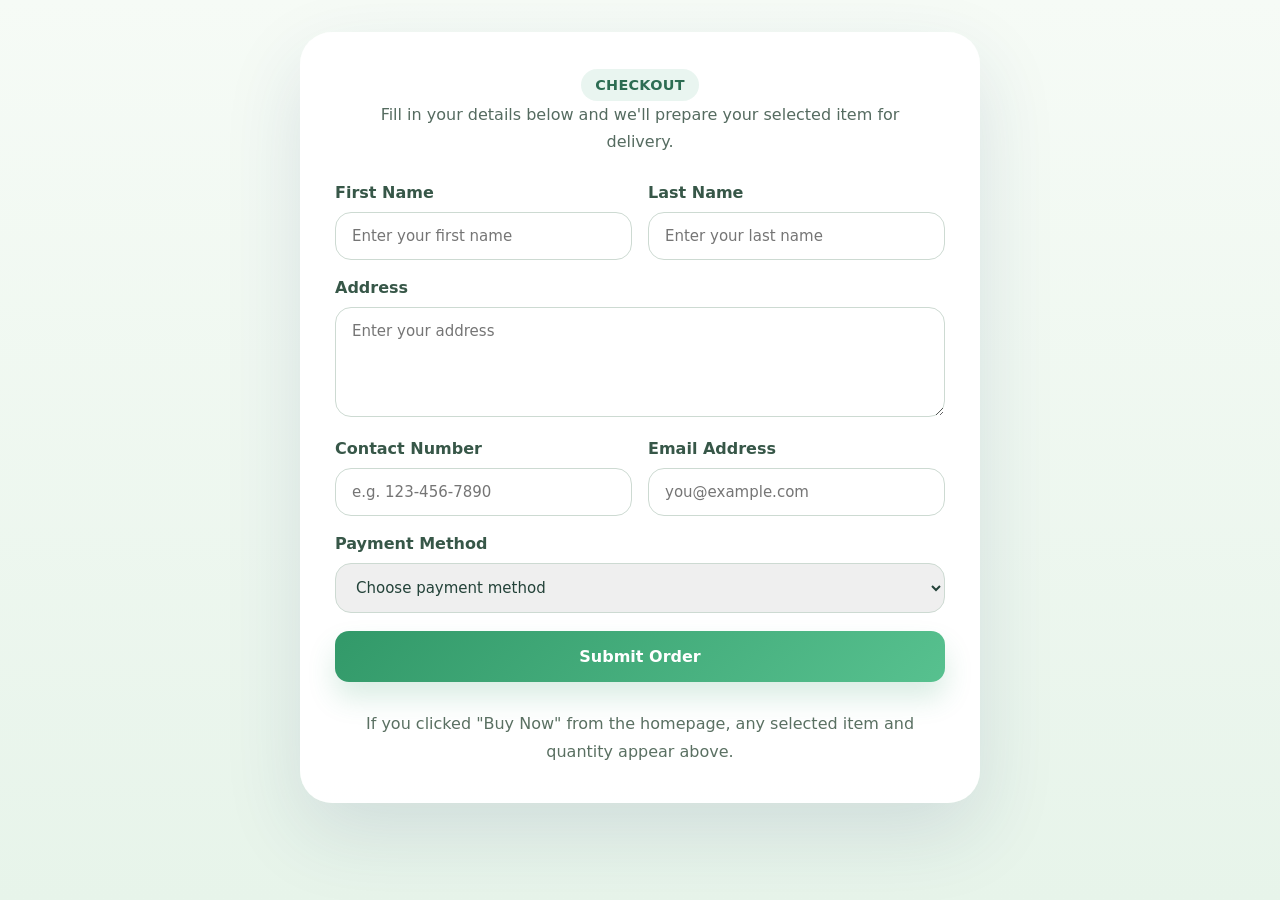
==== orderform.html @ c9cc8994 "Add files via upload" ====
<!DOCTYPE html>
<html lang="en">
<head>
  <meta charset="UTF-8" />
  <meta name="viewport" content="width=device-width, initial-scale=1.0" />
  <title>Order Form</title>
  <link rel="stylesheet" href="style.css" />
</head>
<body class="orderform">
  <div class="page-wrapper">
    <div class="form-container">
      <div class="form-header">
        <span class="eyebrow">Checkout</span>
        <h1>Complete your order</h1>
        <p>Fill in your details below and we'll prepare your selected item for delivery.</p>
      </div>
      <div id="selectedItem" class="selected-item hidden"></div>
      <form id="orderForm">
        <div class="form-grid">
          <div class="form-group">
            <label for="firstName">First Name</label>
            <input type="text" id="firstName" name="firstName" placeholder="Enter your first name" required />
          </div>
          <div class="form-group">
            <label for="lastName">Last Name</label>
            <input type="text" id="lastName" name="lastName" placeholder="Enter your last name" required />
          </div>
        </div>
        <div class="form-group">
          <label for="address">Address</label>
          <textarea id="address" name="address" placeholder="Enter your address" required></textarea>
        </div>
        <div class="form-grid">
          <div class="form-group">
            <label for="contactNumber">Contact Number</label>
            <input type="tel" id="contactNumber" name="contactNumber" placeholder="e.g. 123-456-7890" required />
          </div>
          <div class="form-group">
            <label for="email">Email Address</label>
            <input type="email" id="email" name="email" placeholder="you@example.com" required />
          </div>
        </div>
        <div class="form-group">
          <label for="paymentMethod">Payment Method</label>
          <select id="paymentMethod" name="paymentMethod" required>
            <option value="">Choose payment method</option>
            <option value="online">Online Payment</option>
            <option value="cod">Cash on Delivery</option>
          </select>
        </div>
        <button type="submit" class="submit-button">Submit Order</button>
      </form>
      <p class="note">If you clicked "Buy Now" from the homepage, any selected item and quantity appear above.</p>
    </div>
  </div>
  <div id="orderDialog" class="order-dialog hidden">
    <div class="order-dialog-card">
      <p class="dialog-title">Thank you for your purchase</p>
      <p class="dialog-text">Your order has been received and will be processed shortly.</p>
      <button id="closeDialog" type="button" class="action-button">Continue</button>
    </div>
  </div>
  <script>
    const params = new URLSearchParams(window.location.search);
    const item = params.get('item');
    const qty = Math.max(1, Number(params.get('qty')) || 1);
    if (item) {
      const itemLabel = {
        hygiene: 'Hygiene Kit',
        powerbank: 'Powerbank',
        solar: 'Solar Panel'
      }[item] || item;
      const itemPrices = {
        hygiene: 9.99,
        powerbank: 19.99,
        solar: 29.99
      };
      const unitPrice = itemPrices[item] || 0;
      const deliveryFee = qty > 0 ? 4.99 : 0;
      const subtotal = unitPrice * qty;
      const totalAmount = (subtotal + deliveryFee).toFixed(2);
      const selectedItem = document.getElementById('selectedItem');
      selectedItem.textContent = `Selected item: ${itemLabel} — Quantity: ${qty} — Delivery fee: $${deliveryFee.toFixed(2)} — Total amount: $${totalAmount}`;
      selectedItem.style.display = 'block';
    }

    const orderForm = document.getElementById('orderForm');
    const orderDialog = document.getElementById('orderDialog');
    const closeDialog = document.getElementById('closeDialog');

    if (orderForm) {
      orderForm.addEventListener('submit', event => {
        event.preventDefault();
        orderDialog.classList.remove('hidden');
      });
    }

    if (closeDialog) {
      closeDialog.addEventListener('click', () => {
        orderDialog.classList.add('hidden');
      });
    }

    if (orderDialog) {
      orderDialog.addEventListener('click', event => {
        if (event.target === orderDialog) {
          orderDialog.classList.add('hidden');
        }
      });
    }
  </script>
</body>
</html>
---- style.css ----
:root {
  color-scheme: light;
  font-family: "Inter", system-ui, -apple-system, BlinkMacSystemFont, "Segoe UI", sans-serif;
  background: #d8f0df;
  color: #18302c;
  --surface: rgba(255, 255, 255, 0.94);
  --surface-strong: #ffffff;
  --surface-ring: rgba(101, 184, 147, 0.18);
  --text-muted: #5a7062;
  --text-dark: #18302c;
  --primary: #54b37b;
  --primary-strong: #2d8b61;
  --accent: #9bd7b3;
  --accent-soft: #ebf8f1;
}
*, *::before, *::after {
  box-sizing: border-box;
}
html {
  scroll-behavior: smooth;
}
body {
  margin: 0;
  padding: 0;
  min-height: 100vh;
  font-family: inherit;
  background: radial-gradient(circle at top left, rgba(255, 255, 255, 0.96) 0%, transparent 26%),
    radial-gradient(circle at right, rgba(106, 201, 159, 0.16) 0%, transparent 36%),
    linear-gradient(180deg, #eaf7ed 0%, #c9e8d1 100%);
  color: var(--text-dark);
}
body.homepage {
  background: radial-gradient(circle at top left, rgba(255, 255, 255, 0.98) 0%, transparent 28%),
    radial-gradient(circle at 86% 12%, rgba(106, 201, 159, 0.2) 0%, transparent 30%),
    linear-gradient(180deg, #f9fdfb 0%, #ddecde 100%);
}
body.orderform {
  background: linear-gradient(180deg, #f6fbf6 0%, #e7f4ea 100%);
}
button,
input,
select,
textarea,
a {
  font: inherit;
}
button {
  cursor: pointer;
}
.page-wrapper,
.content {
  width: min(1120px, calc(100% - 32px));
  margin: 0 auto;
}
.index-page .content {
  display: grid;
  grid-template-columns: 1fr;
  justify-items: center;
  gap: 32px;
}
.index-page .live-activity-section,
.index-page .panel {
  width: min(100%, 760px);
}
.index-page .live-activity-section .live-activity-cards,
.index-page .panel-inner {
  width: 100%;
}
@media (min-width: 980px) {
  .index-page .content {
    grid-template-columns: minmax(320px, 420px) minmax(0, 1fr);
    justify-items: start;
    align-items: stretch;
  }

  .index-page .live-activity-section,
  .index-page .panel {
    width: auto;
    align-self: stretch;
    height: 100%;
  }

  .live-activity-section,
  .panel {
    display: flex;
    flex-direction: column;
  }

  .live-activity-section {
    max-width: 420px;
  }
}
.page-wrapper {
  padding: 32px 0 48px;
}
.hero {
  text-align: center;
  padding: 12px 0 26px;
}
.hero h1 {
  margin: 0;
  font-size: clamp(2.25rem, 4vw, 3.4rem);
  letter-spacing: -0.04em;
  line-height: 1.04;
  max-width: 920px;
  margin-left: auto;
  margin-right: auto;
  color: #16253c;
}
.hero p {
  margin: 18px auto 0;
  max-width: 720px;
  color: var(--text-muted);
  line-height: 1.78;
  font-size: 1.03rem;
}
.panel {
  background: rgba(255, 255, 255, 0.85);
  border-radius: 32px;
  box-shadow: 0 38px 90px rgba(43, 66, 130, 0.12);
  overflow: hidden;
  border: 1px solid rgba(255, 255, 255, 0.74);
}
.panel-inner {
  display: grid;
  grid-template-columns: 1fr 340px;
  gap: 28px;
  padding: 36px;
}
.index-page .panel-inner {
  grid-template-columns: 1fr;
}
.panel-left {
  padding-right: 16px;
  text-align: center;
}
.panel-left h2,
.card h2,
.form-container h1 {
  margin-top: 0;
}
.panel-left h2 {
  font-size: 2rem;
}
.panel-left p {
  color: var(--text-muted);
  line-height: 1.8;
  margin-bottom: 20px;
}
.site-logo {
  display: block;
  max-width: 180px;
  width: 100%;
  height: auto;
  margin: 20px auto 0;
}
.button,
.action-button,
.submit-button,
.qty-button {
  border: none;
  border-radius: 14px;
  padding: 14px 22px;
  font-weight: 700;
  transition: transform 0.22s ease, background-color 0.22s ease, box-shadow 0.22s ease;
}
.button {
  display: inline-block;
  background: linear-gradient(135deg, var(--primary-strong), var(--primary));
  color: white;
  text-decoration: none;
}
.button:hover,
.action-button:hover,
.submit-button:hover,
.qty-button:hover {
  opacity: 0.98;
  transform: translateY(-1px);
}
.info-card {
  background: rgba(239, 251, 246, 0.94);
  border: 1px solid rgba(101, 184, 147, 0.16);
  border-radius: 22px;
  padding: 26px;
}
.info-card h3 {
  margin: 0 0 14px;
  font-size: 1.3rem;
}
.live-activity-section {
  margin-top: 36px;
}
.section-heading {
  max-width: 760px;
  margin: 0 auto 20px;
  text-align: center;
}
.section-heading .eyebrow {
  display: inline-flex;
  align-items: center;
  justify-content: center;
  padding: 8px 14px;
  border-radius: 999px;
  background: rgba(101, 184, 147, 0.16);
  color: var(--primary-strong);
  font-size: 0.85rem;
  font-weight: 700;
  letter-spacing: 0.06em;
  text-transform: uppercase;
}
.section-heading h2 {
  margin: 14px auto 10px;
  font-size: clamp(1.8rem, 3vw, 2.4rem);
  color: #163e34;
}
.section-heading p {
  margin: 0;
  max-width: 640px;
  color: var(--text-muted);
  line-height: 1.7;
}
.live-activity-cards {
  display: grid;
  gap: 20px;
}
.live-card {
  padding: 28px;
  border-radius: 30px;
  background: linear-gradient(180deg, #fbfffb 0%, #eaf7ec 100%);
  border: 1px solid rgba(101, 184, 147, 0.16);
  box-shadow: 0 24px 54px rgba(47, 100, 79, 0.08);
}
.live-card-top {
  display: flex;
  justify-content: space-between;
  align-items: flex-start;
  gap: 14px;
  margin-bottom: 20px;
}
.live-card-top h3 {
  margin: 0;
  font-size: 1.18rem;
  color: #184137;
}
.activity-badge {
  display: inline-flex;
  align-items: center;
  padding: 7px 14px;
  border-radius: 999px;
  background: rgba(101, 184, 147, 0.18);
  color: var(--primary-strong);
  font-size: 0.82rem;
  font-weight: 700;
  letter-spacing: 0.04em;
  text-transform: uppercase;
}
.live-metric {
  display: flex;
  justify-content: space-between;
  align-items: center;
  gap: 12px;
  padding: 18px;
  background: #ffffff;
  border-radius: 22px;
  border: 1px solid rgba(101, 184, 147, 0.12);
}
.live-metric strong {
  font-size: 2.5rem;
  color: var(--primary-strong);
}
.metric-icon {
  font-size: 1.8rem;
}
.metric {
  display: flex;
  justify-content: space-between;
  align-items: center;
  margin-bottom: 16px;
  padding: 18px 20px;
  background: white;
  border-radius: 18px;
  border: 1px solid #dfe6f6;
}
.metric strong {
  font-size: 2rem;
  color: #20448b;
}
.metric span {
  color: #5a6f8c;
  display: block;
  margin-top: 4px;
  font-size: 0.95rem;
}
.footer {
  text-align: center;
  color: #6b7b96;
  font-size: 0.95rem;
  padding: 18px 0 6px;
}
.products {
  display: grid;
  gap: 24px;
  grid-template-columns: repeat(3, minmax(0, 1fr));
}
.card {
  border-radius: 32px;
  padding: 22px;
  box-shadow: 0 32px 60px rgba(33, 80, 72, 0.08);
  border: 1px solid rgba(108, 190, 159, 0.17);
  display: flex;
  flex-direction: column;
  align-items: stretch;
  gap: 18px;
  transition: transform 0.25s ease, box-shadow 0.25s ease;
}
.card:hover {
  transform: translateY(-6px);
  box-shadow: 0 42px 78px rgba(30, 57, 118, 0.14);
}
.polaroid {
  width: 100%;
  padding: 22px 20px 18px;
  background: linear-gradient(180deg, #ffffff 0%, #effaf0 100%);
  border: 1px solid rgba(101, 184, 147, 0.16);
  border-radius: 34px;
  box-shadow: 0 26px 46px rgba(58, 109, 89, 0.11);
  text-align: center;
  position: relative;
  overflow: hidden;
}
.polaroid::before {
  content: '';
  position: absolute;
  left: 50%;
  top: 0;
  transform: translateX(-50%);
  width: 48%;
  height: 10px;
  border-radius: 0 0 999px 999px;
  background: linear-gradient(90deg, rgba(86, 191, 136, 0.92), rgba(166, 225, 201, 0.95));
}
.polaroid img {
  width: 100%;
  max-height: 240px;
  object-fit: contain;
  display: block;
  border-radius: 28px;
  border: 1px solid rgba(101, 184, 147, 0.12);
}
.polaroid p {
  margin: 14px 0 0;
  font-weight: 700;
  color: var(--text-dark);
  font-size: 1rem;
  letter-spacing: 0.01em;
}
.product-name {
  font-size: 1.18rem;
  margin: 0;
  color: #172033;
  text-align: center;
}
.product-description {
  margin: 0;
  text-align: center;
  color: var(--text-muted);
  line-height: 1.75;
  font-size: 0.97rem;
  min-height: 110px;
  display: flex;
  align-items: center;
  justify-content: center;
}
.price {
  margin: 0;
  color: var(--primary-strong);
  font-size: 1.12rem;
  font-weight: 700;
  text-align: center;
  width: 100%;
}
.quantity-controls {
  display: flex;
  align-items: center;
  justify-content: center;
  gap: 10px;
  margin-top: 8px;
}
.qty-button {
  min-width: 42px;
  background: white;
  color: #2d3e5c;
  border: 1px solid rgba(101, 184, 147, 0.18);
  box-shadow: 0 10px 20px rgba(101, 184, 147, 0.08);
}
.count-display {
  min-width: 32px;
  text-align: center;
  font-weight: 700;
  color: #24324d;
}
.actions {
  width: 100%;
  display: grid;
  gap: 10px;
}
.action-button {
  width: 100%;
  background: linear-gradient(135deg, var(--primary-strong), var(--primary));
  color: white;
  box-shadow: 0 14px 24px rgba(101, 184, 147, 0.24);
}
.action-button.buy-now {
  background: linear-gradient(135deg, #26966a, #4cb488);
}
.cart-summary {
  margin-top: 30px;
  padding: 22px 24px;
  border-radius: 28px;
  display: flex;
  justify-content: space-between;
  align-items: center;
  gap: 16px;
  color: #1f3053;
  box-shadow: inset 0 0 0 1px rgba(101, 184, 147, 0.12);
}
.note {
  margin: 28px auto 0;
  max-width: 760px;
  color: var(--text-muted);
  text-align: center;
  line-height: 1.75;
}
.warning {
  color: #9b3b3b;
}
.form-container {
  width: min(100%, 680px);
  margin: 0 auto;
  background: rgba(255, 255, 255, 0.96);
  border-radius: 32px;
  padding: 36px 34px;
  box-shadow: 0 30px 80px rgba(33, 57, 104, 0.12);
  border: 1px solid rgba(255, 255, 255, 0.85);
}
.order-dialog {
  position: fixed;
  inset: 0;
  background: rgba(19, 41, 33, 0.42);
  display: grid;
  place-items: center;
  padding: 22px;
  z-index: 20;
}
.order-dialog-card {
  width: min(100%, 420px);
  background: var(--surface-strong);
  border-radius: 28px;
  padding: 32px 28px;
  box-shadow: 0 24px 64px rgba(13, 38, 31, 0.18);
  border: 1px solid rgba(101, 184, 147, 0.18);
  text-align: center;
}
.dialog-title {
  margin: 0 0 12px;
  font-size: 1.75rem;
  color: #184137;
}
.dialog-text {
  margin: 0 0 24px;
  color: #4f6e61;
  line-height: 1.75;
}
.order-dialog-card .action-button {
  min-width: 160px;
  padding: 14px 22px;
  background: linear-gradient(135deg, #2d8b61, #54b37b);
  box-shadow: 0 14px 24px rgba(101, 184, 147, 0.22);
}
.form-header {
  text-align: center;
  margin-bottom: 28px;
}
.eyebrow {
  display: inline-flex;
  align-items: center;
  justify-content: center;
  padding: 8px 14px;
  border-radius: 999px;
  background: rgba(101, 184, 147, 0.14);
  color: #2d6d53;
  font-size: 0.9rem;
  font-weight: 700;
  letter-spacing: 0.02em;
  text-transform: uppercase;
}
.form-header h1 {
  margin: 18px auto 12px;
  font-size: clamp(2rem, 3vw, 2.75rem);
  color: #184137;
}
.form-header p {
  margin: 0 auto;
  max-width: 520px;
  color: #556b60;
  line-height: 1.7;
}
.form-container h1 {
  display: none;
}
.selected-item {
  margin: 0 0 24px;
  padding: 18px 22px;
  border-radius: 22px;
  background: #eef8f1;
  border: 1px solid rgba(101, 184, 147, 0.24);
  color: #1f3d32;
  font-weight: 600;
}
.product-info {
  margin-bottom: 20px;
  padding: 18px 20px;
  border-radius: 18px;
  background: #f3fbf5;
  border: 1px solid rgba(101, 184, 147, 0.2);
}
.price-label,
.total-label {
  margin: 10px 0;
  font-weight: 700;
  color: #1f3053;
}
.hidden {
  display: none;
}
.form-grid {
  display: grid;
  grid-template-columns: repeat(2, minmax(0, 1fr));
  gap: 16px;
}
.form-group {
  margin-bottom: 18px;
}
label {
  display: block;
  margin-bottom: 10px;
  font-weight: 600;
  color: #375748;
}
input[type="text"],
input[type="email"],
input[type="tel"],
textarea,
select {
  width: 100%;
  padding: 14px 16px;
  border: 1px solid #cddad2;
  border-radius: 16px;
  font-size: 15px;
  color: #234239;
  box-sizing: border-box;
  transition: border-color 0.2s ease, box-shadow 0.2s ease;
}
input:focus,
textarea:focus,
select:focus {
  outline: none;
  border-color: #54b37b;
  box-shadow: 0 0 0 4px rgba(101, 184, 147, 0.16);
}
textarea {
  min-height: 110px;
  resize: vertical;
}
.submit-button {
  width: 100%;
  padding: 16px;
  cursor: pointer;
  background: linear-gradient(135deg, #329969, #57c18f);
  color: white;
  font-size: 16px;
  box-shadow: 0 16px 28px rgba(50, 153, 105, 0.18);
}
@media (max-width: 900px) {
  .products {
    grid-template-columns: repeat(2, minmax(0, 1fr));
  }
}
@media (max-width: 780px) {
  .panel-inner {
    grid-template-columns: 1fr;
  }
  .hero {
    padding: 32px 20px 20px;
  }
}
@media (max-width: 650px) {
  .page-wrapper,
  .content {
    width: min(100%, calc(100% - 24px));
  }
  .products {
    grid-template-columns: 1fr;
  }
  .cart-summary {
    flex-direction: column;
    text-align: center;
  }
}
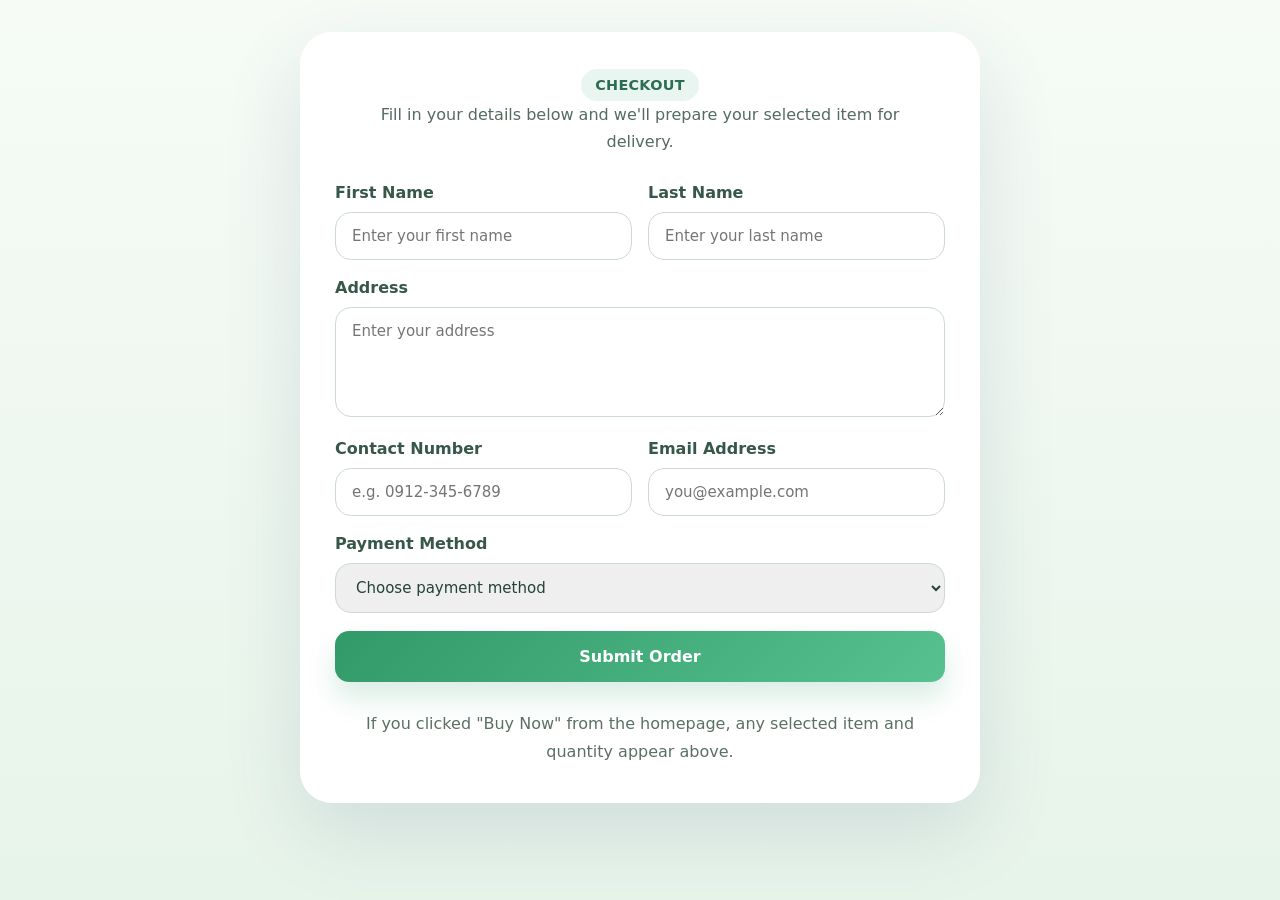
==== commit e8586d07: "Update contact number placeholder and improve script" ====
--- a/orderform.html
+++ b/orderform.html
@@ -14,32 +14,39 @@
         <h1>Complete your order</h1>
         <p>Fill in your details below and we'll prepare your selected item for delivery.</p>
       </div>
+
       <div id="selectedItem" class="selected-item hidden"></div>
+
       <form id="orderForm">
         <div class="form-grid">
           <div class="form-group">
             <label for="firstName">First Name</label>
             <input type="text" id="firstName" name="firstName" placeholder="Enter your first name" required />
           </div>
+
           <div class="form-group">
             <label for="lastName">Last Name</label>
             <input type="text" id="lastName" name="lastName" placeholder="Enter your last name" required />
           </div>
         </div>
+
         <div class="form-group">
           <label for="address">Address</label>
           <textarea id="address" name="address" placeholder="Enter your address" required></textarea>
         </div>
+
         <div class="form-grid">
           <div class="form-group">
             <label for="contactNumber">Contact Number</label>
-            <input type="tel" id="contactNumber" name="contactNumber" placeholder="e.g. 123-456-7890" required />
+            <input type="tel" id="contactNumber" name="contactNumber" placeholder="e.g. 0912-345-6789" required />
           </div>
+
           <div class="form-group">
             <label for="email">Email Address</label>
             <input type="email" id="email" name="email" placeholder="you@example.com" required />
           </div>
         </div>
+
         <div class="form-group">
           <label for="paymentMethod">Payment Method</label>
           <select id="paymentMethod" name="paymentMethod" required>
@@ -48,11 +55,14 @@
             <option value="cod">Cash on Delivery</option>
           </select>
         </div>
+
         <button type="submit" class="submit-button">Submit Order</button>
       </form>
+
       <p class="note">If you clicked "Buy Now" from the homepage, any selected item and quantity appear above.</p>
     </div>
   </div>
+
   <div id="orderDialog" class="order-dialog hidden">
     <div class="order-dialog-card">
       <p class="dialog-title">Thank you for your purchase</p>
@@ -60,27 +70,31 @@
       <button id="closeDialog" type="button" class="action-button">Continue</button>
     </div>
   </div>
+
   <script>
     const params = new URLSearchParams(window.location.search);
-    const item = params.get('item');
-    const qty = Math.max(1, Number(params.get('qty')) || 1);
-    if (item) {
-      const itemLabel = {
-        hygiene: 'Hygiene Kit',
-        powerbank: 'Powerbank',
-        solar: 'Solar Panel'
-      }[item] || item;
-      const itemPrices = {
-        hygiene: 9.99,
-        powerbank: 19.99,
-        solar: 29.99
-      };
-      const unitPrice = itemPrices[item] || 0;
-      const deliveryFee = qty > 0 ? 4.99 : 0;
-      const subtotal = unitPrice * qty;
-      const totalAmount = (subtotal + deliveryFee).toFixed(2);
-      const selectedItem = document.getElementById('selectedItem');
-      selectedItem.textContent = `Selected item: ${itemLabel} — Quantity: ${qty} — Delivery fee: $${deliveryFee.toFixed(2)} — Total amount: $${totalAmount}`;
+
+    const hygiene = Number(params.get('hygiene')) || 0;
+    const powerbank = Number(params.get('powerbank')) || 0;
+    const solar = Number(params.get('solar')) || 0;
+
+    const totalItems = Number(params.get('totalItems')) || 0;
+    const deliveryFee = params.get('deliveryFee') || "0.00";
+    const totalAmount = params.get('totalAmount') || "0.00";
+
+    const selectedItem = document.getElementById('selectedItem');
+
+    if (totalItems > 0) {
+      selectedItem.innerHTML = `
+        <strong>Order Summary:</strong><br>
+        Hygiene Kit: ${hygiene}<br>
+        Powerbank: ${powerbank}<br>
+        Solar Panel: ${solar}<br><br>
+        Total Items: ${totalItems}<br>
+        Delivery Fee: ₱${deliveryFee}<br>
+        Total Amount: ₱${totalAmount}
+      `;
+      selectedItem.classList.remove('hidden');
       selectedItem.style.display = 'block';
     }
 
@@ -88,26 +102,22 @@
     const orderDialog = document.getElementById('orderDialog');
     const closeDialog = document.getElementById('closeDialog');
 
-    if (orderForm) {
-      orderForm.addEventListener('submit', event => {
-        event.preventDefault();
-        orderDialog.classList.remove('hidden');
-      });
-    }
+    orderForm.addEventListener('submit', event => {
+      event.preventDefault();
+      orderDialog.classList.remove('hidden');
+    });
 
-    if (closeDialog) {
-      closeDialog.addEventListener('click', () => {
+    closeDialog.addEventListener('click', () => {
+      orderDialog.classList.add('hidden');
+      orderForm.reset();
+      window.location.href = 'homepage.html';
+    });
+
+    orderDialog.addEventListener('click', event => {
+      if (event.target === orderDialog) {
         orderDialog.classList.add('hidden');
-      });
-    }
-
-    if (orderDialog) {
-      orderDialog.addEventListener('click', event => {
-        if (event.target === orderDialog) {
-          orderDialog.classList.add('hidden');
-        }
-      });
-    }
+      }
+    });
   </script>
 </body>
 </html>
